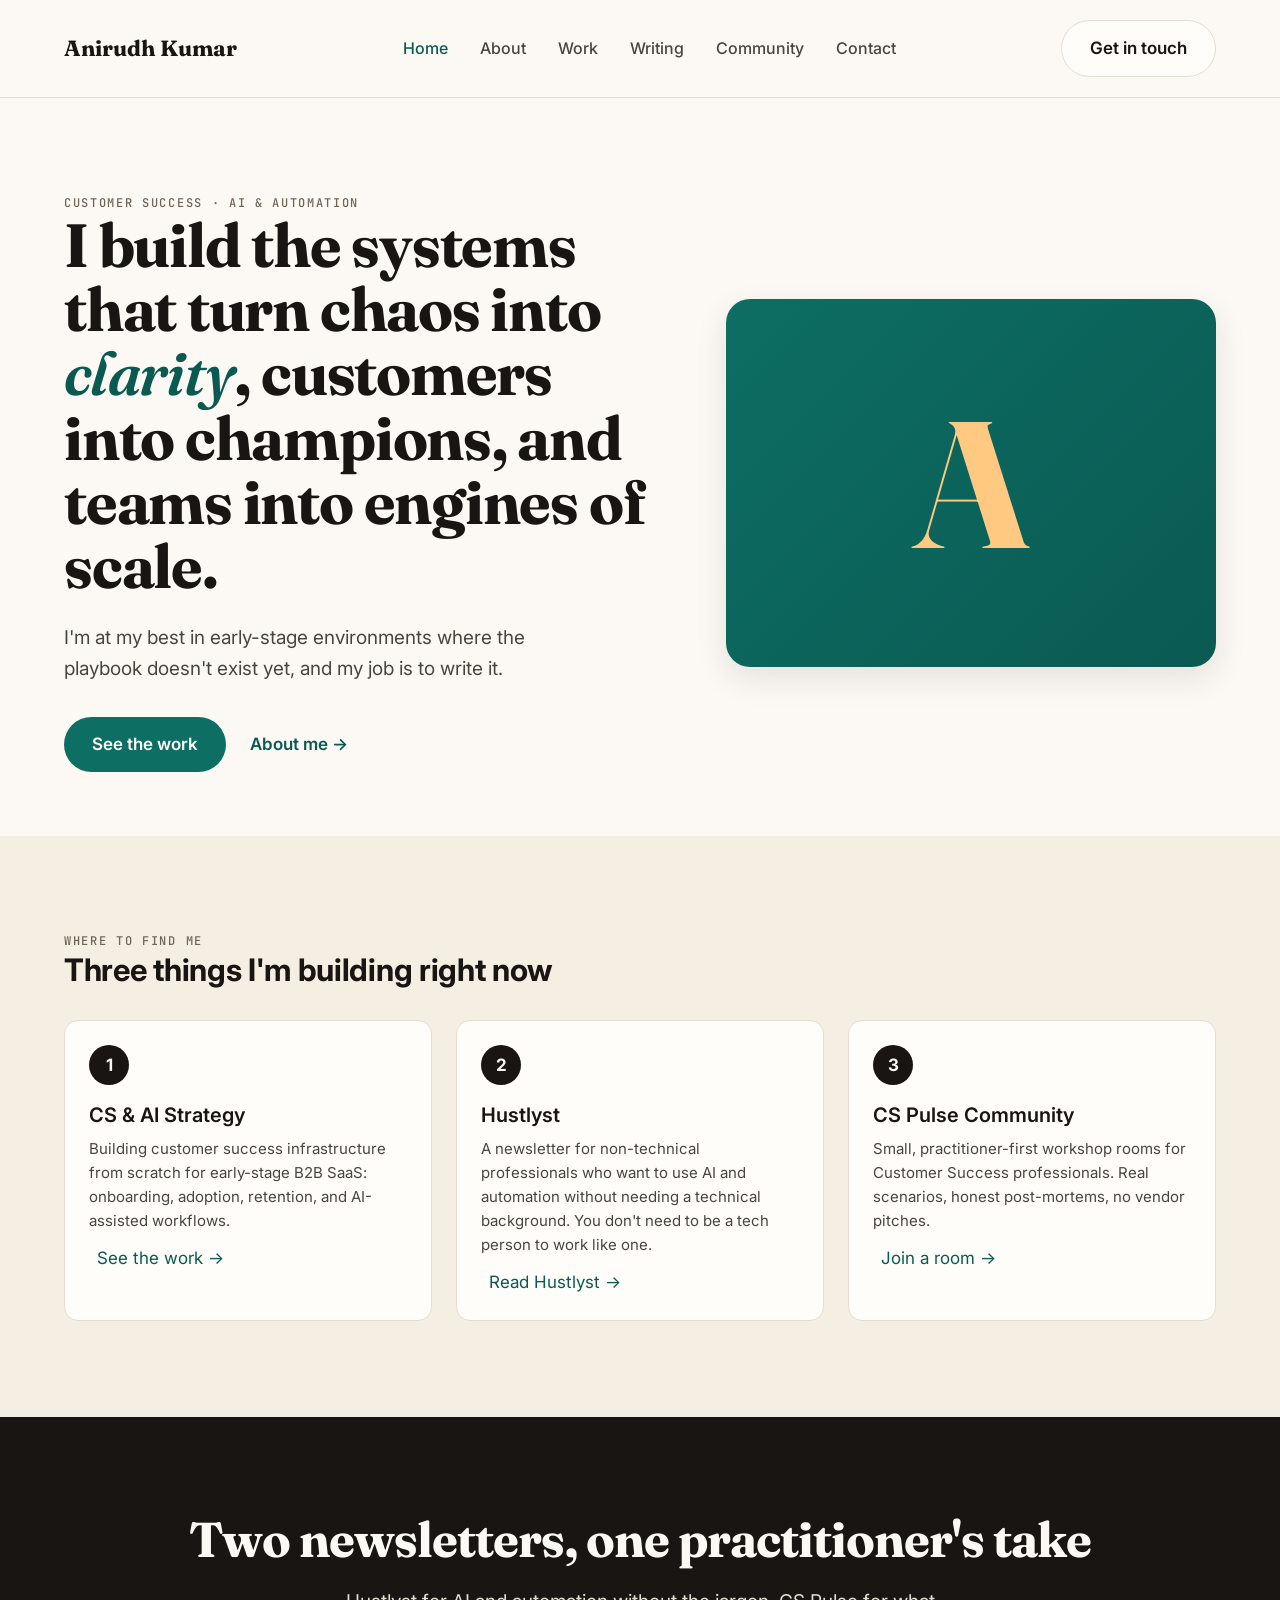
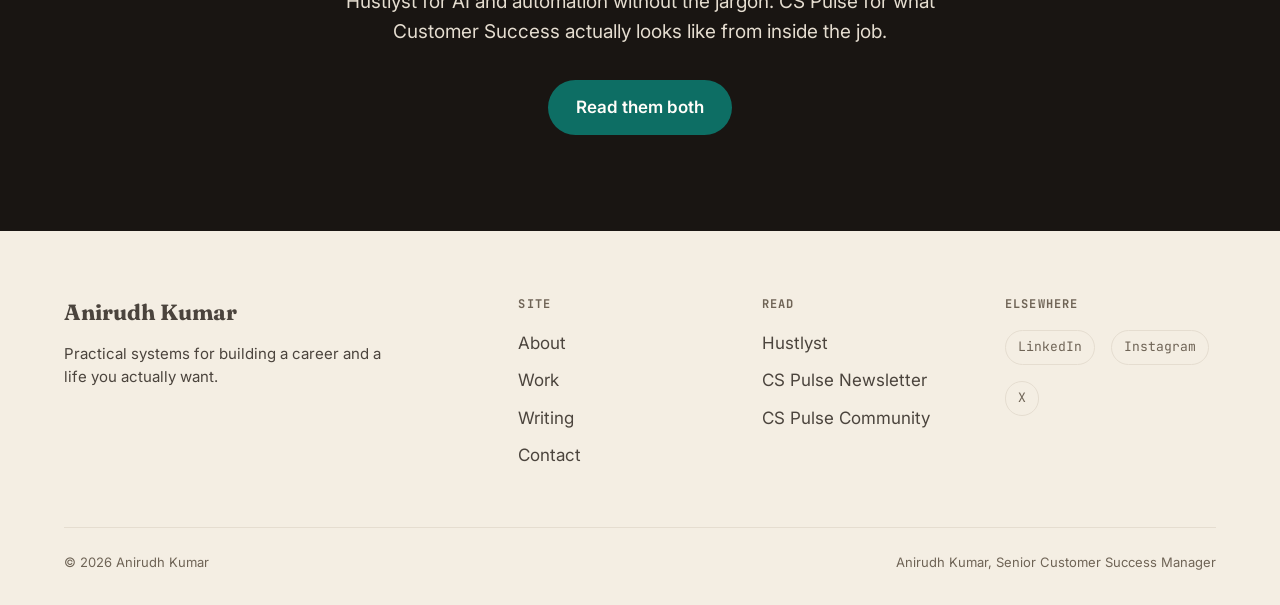
==== index.html @ 461813b6 "Initial build: static Daylight-branded personal site Replaces the WordPress build with a plain HTML/" ====
<!DOCTYPE html>
<html lang="en">
<head>
<meta charset="UTF-8">
<meta name="viewport" content="width=device-width, initial-scale=1">
<title>Anirudh Kumar</title>
<meta name="description" content="Anirudh Kumar. Practical systems for building a career and a life you actually want. Customer Success, AI &amp; Automation, Hustlyst, CS Pulse Community.">
<link rel="icon" href="/assets/favicon.svg" type="image/svg+xml">
<link rel="preconnect" href="https://fonts.googleapis.com">
<link rel="preconnect" href="https://fonts.gstatic.com" crossorigin>
<link href="https://fonts.googleapis.com/css2?family=Fraunces:ital,wght@0,600;0,700;0,900;1,600&family=Inter:wght@400;500;600;700;900&family=JetBrains+Mono:wght@400;500;700&display=swap" rel="stylesheet">
<link rel="stylesheet" href="/css/style.css">
</head>
<body>

<header class="site-header">
  <div class="container">
    <a class="site-logo" href="/">Anirudh Kumar</a>
    <button class="nav-toggle" aria-label="Toggle menu" aria-expanded="false">
      <span></span><span></span><span></span>
    </button>
    <nav class="primary-nav" id="primary-nav" aria-label="Primary">
      <ul>
        <li><a href="/" aria-current="page">Home</a></li>
        <li><a href="/about.html">About</a></li>
        <li><a href="/work.html">Work</a></li>
        <li><a href="/writing.html">Writing</a></li>
        <li><a href="/community.html">Community</a></li>
        <li><a href="/contact.html">Contact</a></li>
      </ul>
    </nav>
    <a class="btn btn-secondary header-cta" href="/contact.html">Get in touch</a>
  </div>
</header>

<section class="hero paper">
  <div class="container">
    <div class="grid">
      <div>
        <div class="eyebrow">Customer Success &middot; AI &amp; Automation</div>
        <h1 class="display-xl">I build the systems that turn chaos into <span class="accent-italic">clarity</span>, customers into champions, and teams into engines of scale.</h1>
        <p class="body-l" style="color:var(--graphite); max-width:520px;">I'm at my best in early-stage environments where the playbook doesn't exist yet, and my job is to write it.</p>
        <div class="hero-actions">
          <a class="btn btn-primary" href="/work.html">See the work</a>
          <a class="btn btn-ghost" href="/about.html">About me &rarr;</a>
        </div>
      </div>
      <div class="hero-visual"><span class="initial">A</span></div>
    </div>
  </div>
</section>

<section class="section linen">
  <div class="container">
    <div class="eyebrow">Where to find me</div>
    <h2>Three things I'm building right now</h2>
    <div class="card-grid" style="margin-top:32px;">
      <div class="card">
        <span class="num">1</span>
        <h4>CS &amp; AI Strategy</h4>
        <p>Building customer success infrastructure from scratch for early-stage B2B SaaS: onboarding, adoption, retention, and AI-assisted workflows.</p>
        <a class="btn-ghost" href="/work.html">See the work &rarr;</a>
      </div>
      <div class="card">
        <span class="num">2</span>
        <h4>Hustlyst</h4>
        <p>A newsletter for non-technical professionals who want to use AI and automation without needing a technical background. You don't need to be a tech person to work like one.</p>
        <a class="btn-ghost" href="https://hustlyst.com" target="_blank" rel="noopener">Read Hustlyst &rarr;</a>
      </div>
      <div class="card">
        <span class="num">3</span>
        <h4>CS Pulse Community</h4>
        <p>Small, practitioner-first workshop rooms for Customer Success professionals. Real scenarios, honest post-mortems, no vendor pitches.</p>
        <a class="btn-ghost" href="/community.html">Join a room &rarr;</a>
      </div>
    </div>
  </div>
</section>

<section class="cta-band">
  <div class="container">
    <h2 class="display">Two newsletters, one practitioner's take</h2>
    <p>Hustlyst for AI and automation without the jargon. CS Pulse for what Customer Success actually looks like from inside the job.</p>
    <a class="btn btn-primary" href="/community.html">Read them both</a>
  </div>
</section>

<footer class="site-footer">
  <div class="container">
    <div class="footer-grid">
      <div>
        <a class="site-logo" href="/">Anirudh Kumar</a>
        <p class="small" style="margin-top:12px; max-width:320px;">Practical systems for building a career and a life you actually want.</p>
      </div>
      <div>
        <h5>Site</h5>
        <ul>
          <li><a href="/about.html">About</a></li>
          <li><a href="/work.html">Work</a></li>
          <li><a href="/writing.html">Writing</a></li>
          <li><a href="/contact.html">Contact</a></li>
        </ul>
      </div>
      <div>
        <h5>Read</h5>
        <ul>
          <li><a href="https://hustlyst.com" target="_blank" rel="noopener">Hustlyst</a></li>
          <li><a href="https://cspulse.substack.com" target="_blank" rel="noopener">CS Pulse Newsletter</a></li>
          <li><a href="https://luma.com/cs-pulse" target="_blank" rel="noopener">CS Pulse Community</a></li>
        </ul>
      </div>
      <div>
        <h5>Elsewhere</h5>
        <div class="social-row">
          <a href="https://www.linkedin.com/in/theAnirudhKumar/" target="_blank" rel="noopener">LinkedIn</a>
          <a href="https://www.instagram.com/theAnirudhKumar/" target="_blank" rel="noopener">Instagram</a>
          <a href="https://x.com/theAnirudhKumar" target="_blank" rel="noopener">X</a>
        </div>
      </div>
    </div>
    <div class="footer-bottom">
      <span>&copy; <span id="year"></span> Anirudh Kumar</span>
      <span>Anirudh Kumar, Senior Customer Success Manager</span>
    </div>
  </div>
</footer>

<script>document.getElementById('year').textContent = new Date().getFullYear();</script>
<script src="/js/main.js"></script>
</body>
</html>
---- css/style.css ----
/* Daylight - Anirudh Kumar personal site. Deep Teal claim colour, Fraunces + Inter type pairing. */

:root{
  --ink:#191512; --graphite:#4B443D; --slate:#6F6456; --rule:#E5DDD0; --linen:#F4EEE3; --paper:#FCF9F4; --bone:#FFFDF9;
  --teal:#0D6E64; --teal-deep:#0A5A52; --teal-wash:#CFE3E0;
  --apricot:#FFC981; --apricot-deep:#A85E08; --apricot-label:#8A4E06; --apricot-wash:#FFEBD6;
  --sage:#3F7A55; --amber:#B4690E; --rust:#B03A2E; --sky:#2B6CA3;
  --radius-sm:4px; --radius-md:8px; --radius-lg:14px; --radius-xl:24px; --radius-full:999px;
  --shadow-sm:0 1px 2px rgba(25,21,18,.06); --shadow-md:0 4px 12px rgba(25,21,18,.08); --shadow-lg:0 12px 32px rgba(25,21,18,.10); --shadow-xl:0 24px 64px rgba(25,21,18,.12);
  --font-display:'Fraunces','Iowan Old Style',Georgia,serif;
  --font-body:'Inter',-apple-system,'Segoe UI',sans-serif;
  --font-mono:'JetBrains Mono','SF Mono',Menlo,monospace;
}

*,*::before,*::after{box-sizing:border-box;}
html{scroll-behavior:smooth;}
body{margin:0; background:var(--paper); color:var(--ink); font-family:var(--font-body); font-size:17px; line-height:1.6; -webkit-font-smoothing:antialiased;}
img{max-width:100%; display:block;}
a{color:var(--teal-deep); text-decoration:none;}
a:hover{text-decoration:underline;}
.container{max-width:1200px; margin:0 auto; padding:0 24px;}
.measure{max-width:720px;}

h1,h2,h3{font-family:var(--font-display); color:var(--ink); margin:0 0 .5em; letter-spacing:-0.01em;}
h1{font-size:39px; line-height:1.15; font-weight:600;}
h2{font-size:31px; line-height:1.2; font-weight:700; font-family:var(--font-body);}
h3{font-size:25px; line-height:1.3; font-weight:600; font-family:var(--font-body);}
h4{font-size:20px; line-height:1.4; font-weight:600; margin:0 0 .5em; font-family:var(--font-body);}
p{margin:0 0 1em;}
.display-xl{font-family:var(--font-display); font-weight:700; font-size:61px; line-height:1.05; letter-spacing:-0.02em; margin:0 0 .4em;}
.display{font-family:var(--font-display); font-weight:700; font-size:49px; line-height:1.1; letter-spacing:-0.02em; margin:0 0 .4em;}
.body-l{font-size:19px; line-height:1.65;}
.small{font-size:15px; line-height:1.55; color:var(--graphite);}
.micro{font-size:13px; line-height:1.45; color:var(--slate);}
.eyebrow{font-family:var(--font-mono); font-size:12px; letter-spacing:.14em; text-transform:uppercase; color:var(--slate); font-weight:500;}
@media (max-width:640px){ .display-xl{font-size:38px;} .display{font-size:32px;} h1{font-size:28px;} h2{font-size:24px;} }

.accent-italic{font-family:var(--font-display); font-style:italic; color:var(--teal-deep); font-weight:600;}
.highlight{background:linear-gradient(180deg, transparent 55%, var(--apricot) 55%); padding:0 3px; box-decoration-break:clone;}

.section{padding:96px 0;}
.section.linen{background:var(--linen);}
.section.paper{background:var(--paper);}
@media (max-width:782px){ .section{padding:48px 0;} }

/* Header / Nav */
.site-header{background:var(--paper); border-bottom:1px solid var(--rule); position:sticky; top:0; z-index:50;}
.site-header .container{display:flex; align-items:center; justify-content:space-between; padding-top:20px; padding-bottom:20px;}
.site-logo{font-family:var(--font-display); font-weight:700; font-size:22px; color:var(--ink);}
.site-logo:hover{text-decoration:none;}
.primary-nav ul{list-style:none; display:flex; gap:32px; margin:0; padding:0;}
.primary-nav a{color:var(--graphite); font-weight:500; font-size:16px;}
.primary-nav a:hover, .primary-nav a[aria-current="page"]{color:var(--teal-deep); text-decoration:none;}
.nav-toggle{display:none; background:none; border:1px solid var(--rule); border-radius:var(--radius-md); padding:8px 10px; cursor:pointer;}
.nav-toggle span{display:block; width:20px; height:2px; background:var(--ink); margin:4px 0;}
@media (max-width:860px){
  .primary-nav{display:none; width:100%; order:3;}
  .primary-nav.is-open{display:block;}
  .primary-nav ul{flex-direction:column; gap:0; border-top:1px solid var(--rule); margin-top:16px;}
  .primary-nav li{border-bottom:1px solid var(--rule);}
  .primary-nav a{display:block; padding:14px 0;}
  .site-header .container{flex-wrap:wrap;}
  .nav-toggle{display:block;}
  .header-cta{display:none !important;}
}

/* Buttons */
.btn{display:inline-flex; align-items:center; gap:8px; padding:14px 28px; border-radius:var(--radius-full); font-weight:600; font-size:17px; font-family:var(--font-body); border:none; cursor:pointer; transition:transform 160ms ease-out, background 160ms ease-out;}
.btn:hover{transform:translateY(-1px); text-decoration:none;}
.btn-primary{background:var(--teal); color:var(--bone);}
.btn-primary:hover{background:var(--teal-deep); color:var(--bone);}
.btn-secondary{background:var(--bone); color:var(--ink); border:1px solid var(--rule);}
.btn-ghost{background:transparent; color:var(--teal-deep); padding:14px 8px;}
.btn-ghost:hover{text-decoration:underline;}
.btn-dark{background:var(--ink); color:var(--paper);}

/* Hero */
.hero{padding:96px 0 64px;}
.hero .grid{display:grid; grid-template-columns:1.1fr .9fr; gap:64px; align-items:center;}
.hero-actions{display:flex; gap:16px; margin-top:32px; flex-wrap:wrap;}
.hero-visual{width:100%; aspect-ratio:4/3; border-radius:var(--radius-xl); box-shadow:var(--shadow-lg); background:linear-gradient(135deg, var(--teal) 0%, var(--teal-deep) 100%); display:flex; align-items:center; justify-content:center; overflow:hidden;}
.hero-visual .initial{font-family:var(--font-display); font-weight:700; font-size:180px; color:var(--apricot); line-height:1;}
@media (max-width:900px){ .hero .grid{grid-template-columns:1fr; gap:40px;} .hero-visual{max-width:320px; margin:0 auto;} }

/* Card grid */
.card-grid{display:grid; grid-template-columns:repeat(3,1fr); gap:24px;}
@media (max-width:900px){ .card-grid{grid-template-columns:1fr;} }
.card{background:var(--bone); border:1px solid var(--rule); border-radius:var(--radius-lg); padding:24px; transition:transform 200ms ease-out, box-shadow 200ms ease-out;}
.card:hover{transform:translateY(-2px); box-shadow:var(--shadow-md);}
.card .num{display:inline-flex; align-items:center; justify-content:center; width:40px; height:40px; border-radius:var(--radius-full); background:var(--ink); color:var(--paper); font-family:var(--font-body); font-weight:700; margin-bottom:16px;}
.card h4{margin-bottom:8px;}
.card p{color:var(--graphite); font-size:15px; margin-bottom:12px;}

/* CTA band */
.cta-band{background:var(--ink); color:var(--paper); padding:96px 0; text-align:center;}
.cta-band h2{color:var(--paper); font-family:var(--font-display);}
.cta-band p{color:var(--rule); max-width:600px; margin:0 auto 32px; font-size:19px;}

/* Quote / stat */
.quote-block{background:var(--linen); border-radius:var(--radius-lg); padding:24px; border-left:3px solid var(--teal);}
.quote-block p{font-family:var(--font-display); font-style:italic; font-weight:600; font-size:25px; color:var(--ink); margin-bottom:12px;}
.quote-block .attribution{font-size:13px; color:var(--slate);}
.stat{background:var(--linen); border-radius:var(--radius-lg); padding:24px;}
.stat .num{font-family:var(--font-mono); font-size:39px; color:var(--teal-deep); font-weight:700;}
.stat .qualifier{font-size:15px; color:var(--graphite);}
.tag{display:inline-block; background:var(--apricot-wash); color:var(--ink); font-size:13px; font-weight:500; padding:4px 12px; border-radius:var(--radius-full);}

/* Footer */
.site-footer{background:var(--linen); padding:64px 0 32px;}
.footer-grid{display:grid; grid-template-columns:2fr 1fr 1fr 1fr; gap:32px; margin-bottom:48px;}
@media (max-width:760px){ .footer-grid{grid-template-columns:1fr 1fr;} }
.footer-grid h5{font-family:var(--font-mono); font-size:12px; text-transform:uppercase; letter-spacing:.1em; color:var(--slate); margin:0 0 16px;}
.footer-grid ul{list-style:none; padding:0; margin:0;}
.footer-grid li{margin-bottom:10px;}
.footer-grid a{color:var(--graphite);}
.footer-grid a:hover{color:var(--teal-deep);}
.social-row{display:flex; gap:16px; flex-wrap:wrap;}
.social-row a{color:var(--slate); font-family:var(--font-mono); font-size:13px; border:1px solid var(--rule); padding:6px 12px; border-radius:var(--radius-full);}
.social-row a:hover{color:var(--teal-deep); border-color:var(--teal-deep); text-decoration:none;}
.footer-bottom{border-top:1px solid var(--rule); padding-top:24px; font-size:13px; color:var(--slate); display:flex; justify-content:space-between; flex-wrap:wrap; gap:8px;}

/* Forms */
input[type=text], input[type=email], textarea{width:100%; padding:12px 16px; border:1px solid var(--rule); border-radius:var(--radius-md); font-family:var(--font-body); font-size:16px; background:var(--bone); color:var(--ink);}
label{font-weight:600; font-size:15px; display:block; margin-bottom:6px;}
.form-row{margin-bottom:20px;}

.divider{border:none; border-top:1px solid var(--rule); width:60%; margin:64px auto;}
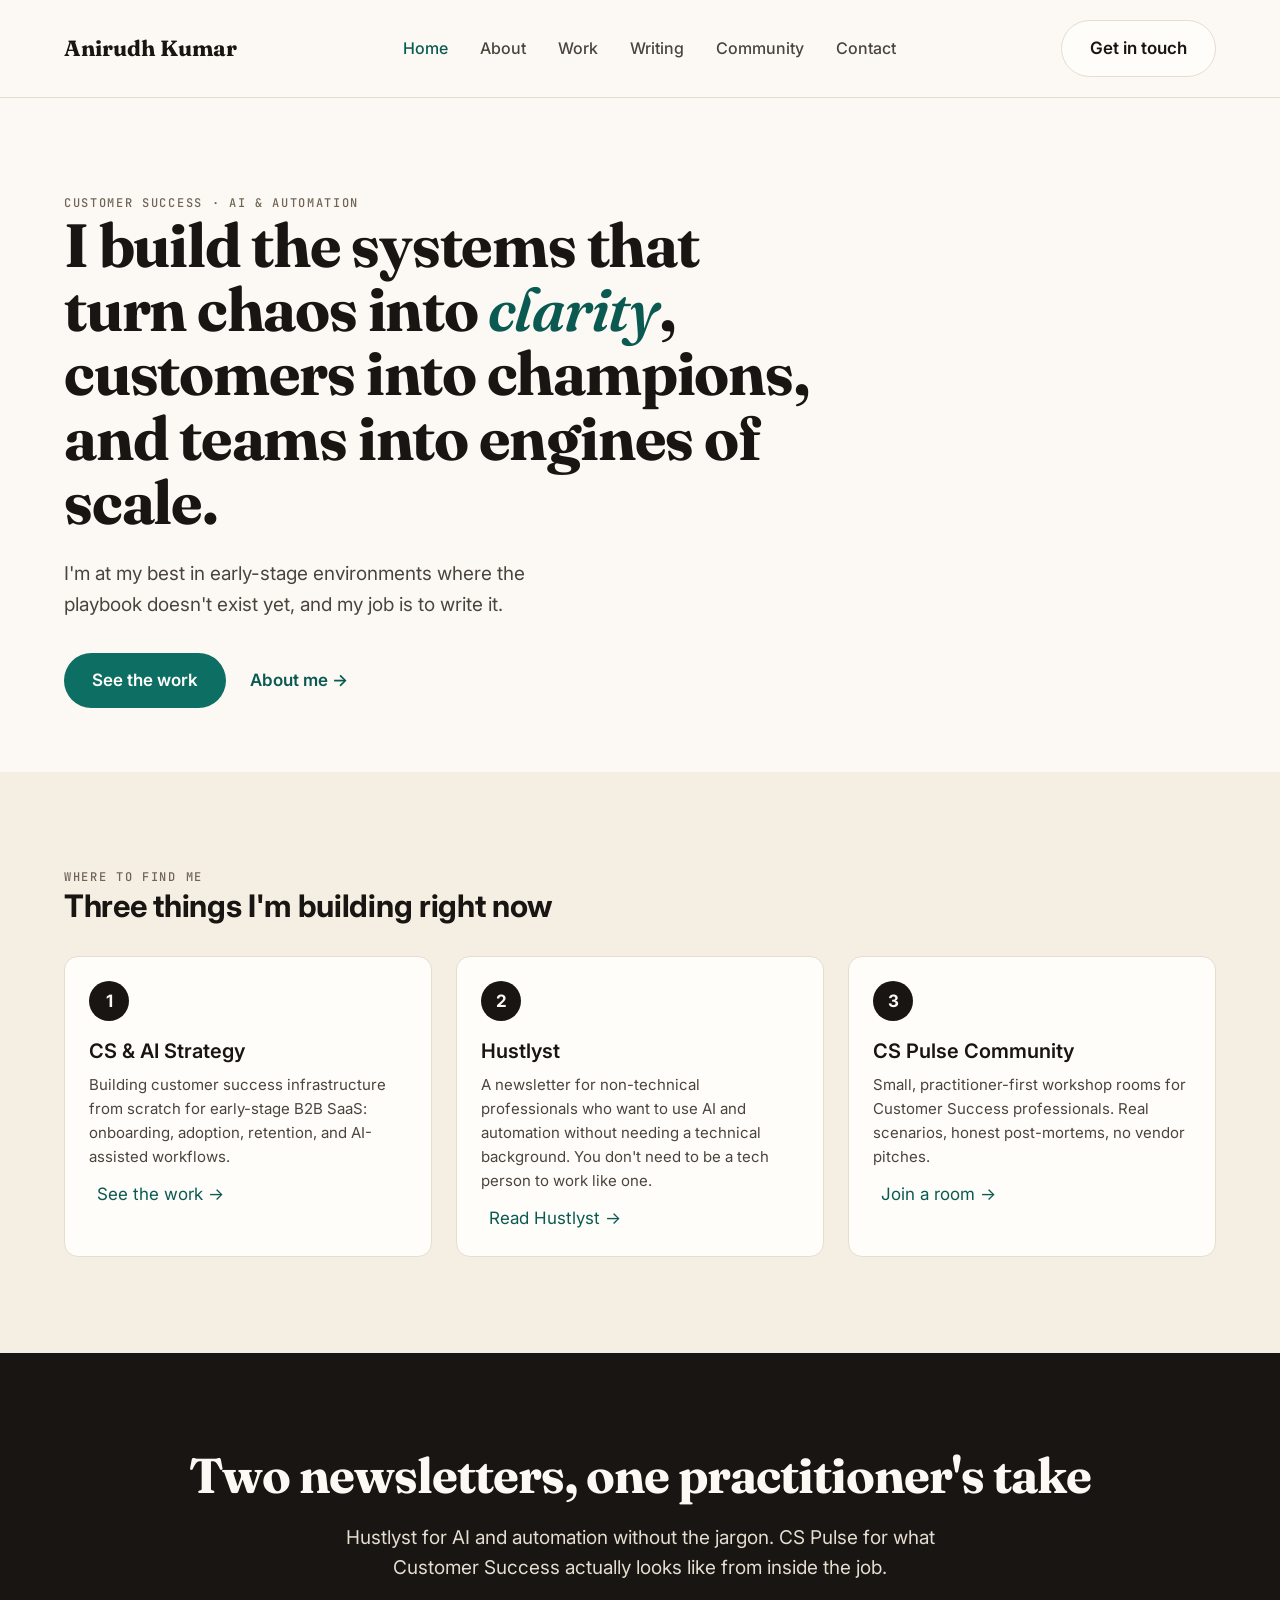
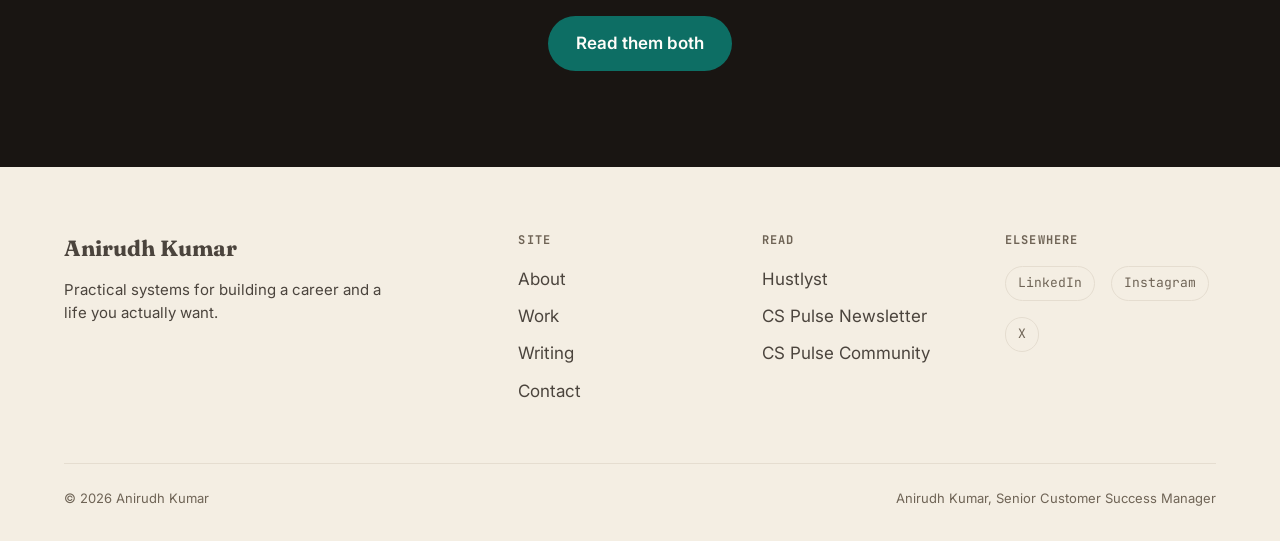
==== commit 0aa0b026: "Remove hero image placeholder on home page" ====
--- a/index.html
+++ b/index.html
@@ -22,30 +22,29 @@
     <nav class="primary-nav" id="primary-nav" aria-label="Primary">
       <ul>
         <li><a href="/" aria-current="page">Home</a></li>
-        <li><a href="/about.html">About</a></li>
-        <li><a href="/work.html">Work</a></li>
-        <li><a href="/writing.html">Writing</a></li>
-        <li><a href="/community.html">Community</a></li>
-        <li><a href="/contact.html">Contact</a></li>
+        <li><a href="/about">About</a></li>
+        <li><a href="/work">Work</a></li>
+        <li><a href="/writing">Writing</a></li>
+        <li><a href="/community">Community</a></li>
+        <li><a href="/contact">Contact</a></li>
       </ul>
     </nav>
-    <a class="btn btn-secondary header-cta" href="/contact.html">Get in touch</a>
+    <a class="btn btn-secondary header-cta" href="/contact">Get in touch</a>
   </div>
 </header>
 
 <section class="hero paper">
   <div class="container">
-    <div class="grid">
+    <div class="grid hero-solo">
       <div>
         <div class="eyebrow">Customer Success &middot; AI &amp; Automation</div>
         <h1 class="display-xl">I build the systems that turn chaos into <span class="accent-italic">clarity</span>, customers into champions, and teams into engines of scale.</h1>
         <p class="body-l" style="color:var(--graphite); max-width:520px;">I'm at my best in early-stage environments where the playbook doesn't exist yet, and my job is to write it.</p>
         <div class="hero-actions">
-          <a class="btn btn-primary" href="/work.html">See the work</a>
-          <a class="btn btn-ghost" href="/about.html">About me &rarr;</a>
+          <a class="btn btn-primary" href="/work">See the work</a>
+          <a class="btn btn-ghost" href="/about">About me &rarr;</a>
         </div>
       </div>
-      <div class="hero-visual"><span class="initial">A</span></div>
     </div>
   </div>
 </section>
@@ -59,7 +58,7 @@
         <span class="num">1</span>
         <h4>CS &amp; AI Strategy</h4>
         <p>Building customer success infrastructure from scratch for early-stage B2B SaaS: onboarding, adoption, retention, and AI-assisted workflows.</p>
-        <a class="btn-ghost" href="/work.html">See the work &rarr;</a>
+        <a class="btn-ghost" href="/work">See the work &rarr;</a>
       </div>
       <div class="card">
         <span class="num">2</span>
@@ -71,7 +70,7 @@
         <span class="num">3</span>
         <h4>CS Pulse Community</h4>
         <p>Small, practitioner-first workshop rooms for Customer Success professionals. Real scenarios, honest post-mortems, no vendor pitches.</p>
-        <a class="btn-ghost" href="/community.html">Join a room &rarr;</a>
+        <a class="btn-ghost" href="/community">Join a room &rarr;</a>
       </div>
     </div>
   </div>
@@ -81,7 +80,7 @@
   <div class="container">
     <h2 class="display">Two newsletters, one practitioner's take</h2>
     <p>Hustlyst for AI and automation without the jargon. CS Pulse for what Customer Success actually looks like from inside the job.</p>
-    <a class="btn btn-primary" href="/community.html">Read them both</a>
+    <a class="btn btn-primary" href="/community">Read them both</a>
   </div>
 </section>
 
@@ -95,10 +94,10 @@
       <div>
         <h5>Site</h5>
         <ul>
-          <li><a href="/about.html">About</a></li>
-          <li><a href="/work.html">Work</a></li>
-          <li><a href="/writing.html">Writing</a></li>
-          <li><a href="/contact.html">Contact</a></li>
+          <li><a href="/about">About</a></li>
+          <li><a href="/work">Work</a></li>
+          <li><a href="/writing">Writing</a></li>
+          <li><a href="/contact">Contact</a></li>
         </ul>
       </div>
       <div>
--- a/css/style.css
+++ b/css/style.css
@@ -77,6 +77,7 @@
 /* Hero */
 .hero{padding:96px 0 64px;}
 .hero .grid{display:grid; grid-template-columns:1.1fr .9fr; gap:64px; align-items:center;}
+.hero .grid.hero-solo{grid-template-columns:1fr; max-width:760px;}
 .hero-actions{display:flex; gap:16px; margin-top:32px; flex-wrap:wrap;}
 .hero-visual{width:100%; aspect-ratio:4/3; border-radius:var(--radius-xl); box-shadow:var(--shadow-lg); background:linear-gradient(135deg, var(--teal) 0%, var(--teal-deep) 100%); display:flex; align-items:center; justify-content:center; overflow:hidden;}
 .hero-visual .initial{font-family:var(--font-display); font-weight:700; font-size:180px; color:var(--apricot); line-height:1;}
@@ -105,6 +106,31 @@
 .stat .qualifier{font-size:15px; color:var(--graphite);}
 .tag{display:inline-block; background:var(--apricot-wash); color:var(--ink); font-size:13px; font-weight:500; padding:4px 12px; border-radius:var(--radius-full);}
 
+/* Timeline */
+.timeline{border-left:2px solid var(--rule); margin-left:8px;}
+.timeline-item{position:relative; padding:0 0 40px 32px;}
+.timeline-item:last-child{padding-bottom:0;}
+.timeline-item::before{content:""; position:absolute; left:-7px; top:4px; width:12px; height:12px; border-radius:50%; background:var(--teal); border:3px solid var(--paper); box-shadow:0 0 0 1px var(--teal);}
+.timeline-item .period{font-family:var(--font-mono); font-size:12px; text-transform:uppercase; letter-spacing:.08em; color:var(--slate); margin-bottom:4px;}
+.timeline-item h4{margin-bottom:8px;}
+.timeline-item ul{margin:0; padding-left:20px; color:var(--graphite); font-size:15px;}
+.timeline-item li{margin-bottom:6px;}
+
+/* Capability list */
+.capability-list{display:grid; grid-template-columns:repeat(2,1fr); gap:20px;}
+@media (max-width:760px){ .capability-list{grid-template-columns:1fr;} }
+.capability{padding:20px; background:var(--bone); border:1px solid var(--rule); border-radius:var(--radius-lg);}
+.capability h4{margin-bottom:6px; display:flex; align-items:center; gap:8px;}
+.capability p{font-size:15px; color:var(--graphite); margin:0;}
+
+/* Post link list (external writing) */
+.post-link-list{list-style:none; margin:0; padding:0;}
+.post-link-list li{border-bottom:1px solid var(--rule); padding:20px 0;}
+.post-link-list li:first-child{padding-top:0;}
+.post-link-list a{display:block; font-family:var(--font-display); font-size:20px; font-weight:600; color:var(--ink);}
+.post-link-list a:hover{color:var(--teal-deep); text-decoration:none;}
+.post-link-list .meta{font-family:var(--font-mono); font-size:12px; text-transform:uppercase; letter-spacing:.08em; color:var(--slate); margin-top:6px; display:block;}
+
 /* Footer */
 .site-footer{background:var(--linen); padding:64px 0 32px;}
 .footer-grid{display:grid; grid-template-columns:2fr 1fr 1fr 1fr; gap:32px; margin-bottom:48px;}
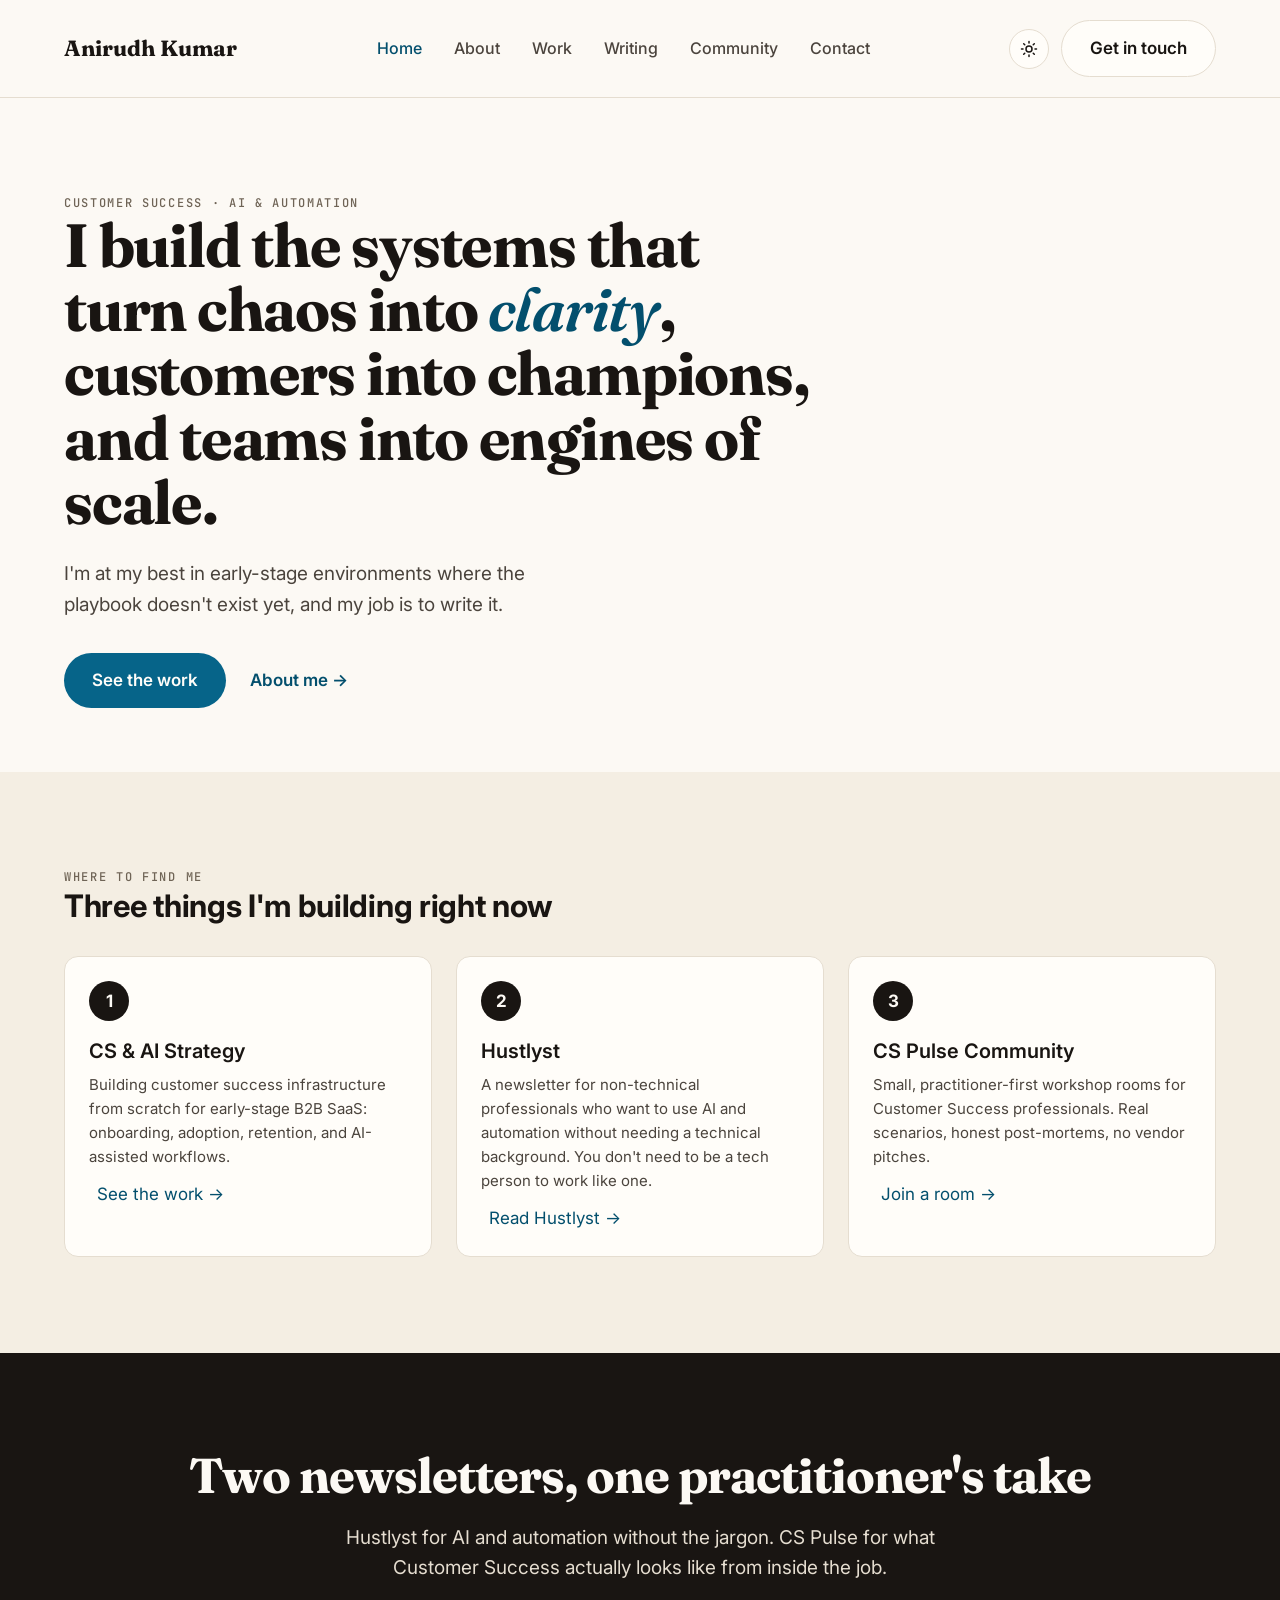
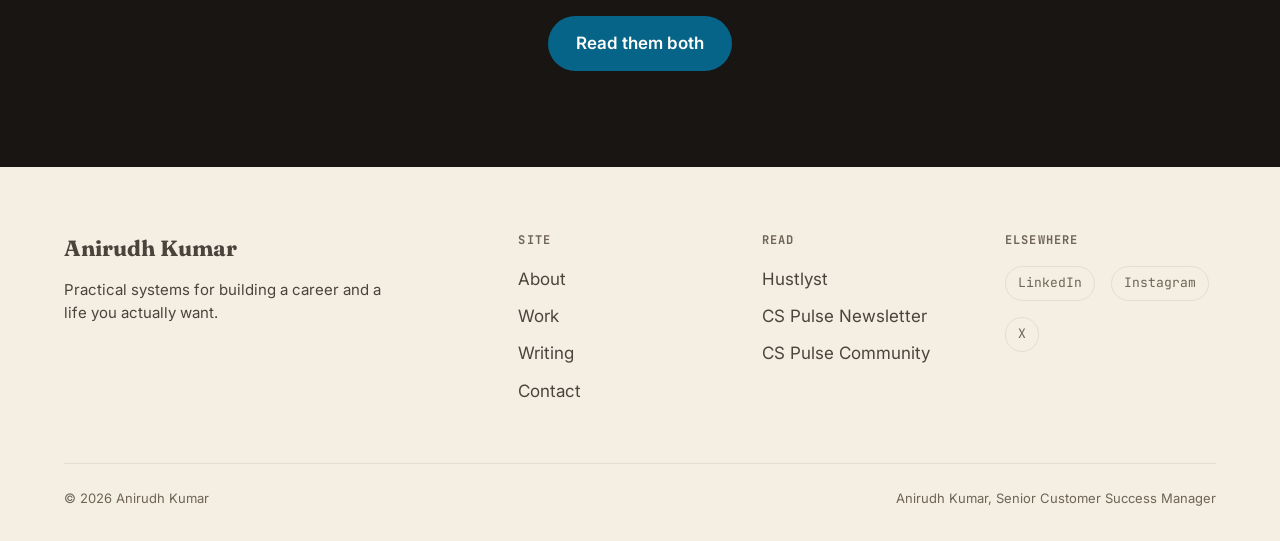
==== commit e163d5ac: "Add dark mode toggle Follows the Daylight system's dark-mode rule: inverts to Ink background with Pa" ====
--- a/index.html
+++ b/index.html
@@ -3,6 +3,7 @@
 <head>
 <meta charset="UTF-8">
 <meta name="viewport" content="width=device-width, initial-scale=1">
+<script>(function(){var t=localStorage.getItem('theme');var d=t?t==='dark':window.matchMedia('(prefers-color-scheme: dark)').matches;if(d)document.documentElement.setAttribute('data-theme','dark');})();</script>
 <title>Anirudh Kumar</title>
 <meta name="description" content="Anirudh Kumar. Practical systems for building a career and a life you actually want. Customer Success, AI &amp; Automation, Hustlyst, CS Pulse Community.">
 <link rel="icon" href="/assets/favicon.svg" type="image/svg+xml">
@@ -29,7 +30,16 @@
         <li><a href="/contact">Contact</a></li>
       </ul>
     </nav>
-    <a class="btn btn-secondary header-cta" href="/contact">Get in touch</a>
+    <div class="header-actions">
+
+      <button class="theme-toggle" aria-label="Switch to dark mode" type="button">
+      <svg class="icon-sun" viewBox="0 0 24 24" fill="none" stroke-width="2" stroke-linecap="round" stroke-linejoin="round"><circle cx="12" cy="12" r="4"></circle><path d="M12 2v2M12 20v2M4.93 4.93l1.41 1.41M17.66 17.66l1.41 1.41M2 12h2M20 12h2M6.34 17.66l-1.41 1.41M19.07 4.93l-1.41 1.41"/></svg>
+      <svg class="icon-moon" viewBox="0 0 24 24" fill="none" stroke-width="2" stroke-linecap="round" stroke-linejoin="round"><path d="M21 12.79A9 9 0 1 1 11.21 3 7 7 0 0 0 21 12.79z"/></svg>
+    </button>
+
+      <a class="btn btn-secondary header-cta" href="/contact">Get in touch</a>
+
+    </div>
   </div>
 </header>
 
--- a/css/style.css
+++ b/css/style.css
@@ -1,8 +1,8 @@
-/* Daylight - Anirudh Kumar personal site. Deep Teal claim colour, Fraunces + Inter type pairing. */
+/* Daylight - Anirudh Kumar personal site. Cove Teal claim colour, Fraunces + Inter type pairing. */
 
 :root{
   --ink:#191512; --graphite:#4B443D; --slate:#6F6456; --rule:#E5DDD0; --linen:#F4EEE3; --paper:#FCF9F4; --bone:#FFFDF9;
-  --teal:#0D6E64; --teal-deep:#0A5A52; --teal-wash:#CFE3E0;
+  --cove:#066489; --cove-deep:#034F6D; --cove-wash:#C9E0E9; --cove-tint:#DBEAF0;
   --apricot:#FFC981; --apricot-deep:#A85E08; --apricot-label:#8A4E06; --apricot-wash:#FFEBD6;
   --sage:#3F7A55; --amber:#B4690E; --rust:#B03A2E; --sky:#2B6CA3;
   --radius-sm:4px; --radius-md:8px; --radius-lg:14px; --radius-xl:24px; --radius-full:999px;
@@ -12,11 +12,20 @@
   --font-mono:'JetBrains Mono','SF Mono',Menlo,monospace;
 }
 
+/* Dark mode - per Daylight rule: inverts to Ink, accents lift ~15% lightness */
+:root[data-theme="dark"]{
+  --ink:#F4EEE3; --graphite:#D8D0C3; --slate:#A79C89; --rule:#3A342C; --linen:#211D18; --paper:#14110D; --bone:#1E1A15;
+  --cove:#1C8FBD; --cove-deep:#4FB3DC; --cove-wash:#173A47; --cove-tint:#1D2E35;
+  --apricot-deep:#FFDCA8;
+  --shadow-sm:0 1px 2px rgba(0,0,0,.35); --shadow-md:0 4px 12px rgba(0,0,0,.4); --shadow-lg:0 12px 32px rgba(0,0,0,.45); --shadow-xl:0 24px 64px rgba(0,0,0,.5);
+}
+:root[data-theme="dark"] img:not([src*=".svg"]){filter:brightness(.92) contrast(1.02);}
+
 *,*::before,*::after{box-sizing:border-box;}
 html{scroll-behavior:smooth;}
 body{margin:0; background:var(--paper); color:var(--ink); font-family:var(--font-body); font-size:17px; line-height:1.6; -webkit-font-smoothing:antialiased;}
 img{max-width:100%; display:block;}
-a{color:var(--teal-deep); text-decoration:none;}
+a{color:var(--cove-deep); text-decoration:none;}
 a:hover{text-decoration:underline;}
 .container{max-width:1200px; margin:0 auto; padding:0 24px;}
 .measure{max-width:720px;}
@@ -35,7 +44,7 @@
 .eyebrow{font-family:var(--font-mono); font-size:12px; letter-spacing:.14em; text-transform:uppercase; color:var(--slate); font-weight:500;}
 @media (max-width:640px){ .display-xl{font-size:38px;} .display{font-size:32px;} h1{font-size:28px;} h2{font-size:24px;} }
 
-.accent-italic{font-family:var(--font-display); font-style:italic; color:var(--teal-deep); font-weight:600;}
+.accent-italic{font-family:var(--font-display); font-style:italic; color:var(--cove-deep); font-weight:600;}
 .highlight{background:linear-gradient(180deg, transparent 55%, var(--apricot) 55%); padding:0 3px; box-decoration-break:clone;}
 
 .section{padding:96px 0;}
@@ -50,9 +59,20 @@
 .site-logo:hover{text-decoration:none;}
 .primary-nav ul{list-style:none; display:flex; gap:32px; margin:0; padding:0;}
 .primary-nav a{color:var(--graphite); font-weight:500; font-size:16px;}
-.primary-nav a:hover, .primary-nav a[aria-current="page"]{color:var(--teal-deep); text-decoration:none;}
+.primary-nav a:hover, .primary-nav a[aria-current="page"]{color:var(--cove-deep); text-decoration:none;}
 .nav-toggle{display:none; background:none; border:1px solid var(--rule); border-radius:var(--radius-md); padding:8px 10px; cursor:pointer;}
 .nav-toggle span{display:block; width:20px; height:2px; background:var(--ink); margin:4px 0;}
+
+.header-actions{display:flex; align-items:center; gap:12px;}
+.theme-toggle{display:inline-flex; align-items:center; justify-content:center; width:40px; height:40px; flex-shrink:0; border-radius:var(--radius-full); border:1px solid var(--rule); background:var(--bone); color:var(--ink); cursor:pointer; padding:0; transition:border-color 160ms ease-out, transform 160ms ease-out;}
+.theme-toggle:hover{border-color:var(--cove-deep); transform:translateY(-1px);}
+.theme-toggle svg{width:18px; height:18px; stroke:currentColor;}
+.theme-toggle .icon-moon{display:none;}
+:root[data-theme="dark"] .theme-toggle .icon-sun{display:none;}
+:root[data-theme="dark"] .theme-toggle .icon-moon{display:block;}
+
+.card, .btn, a, .theme-toggle{transition:background-color 200ms ease-out, color 200ms ease-out, border-color 200ms ease-out, transform 160ms ease-out;}
+
 @media (max-width:860px){
   .primary-nav{display:none; width:100%; order:3;}
   .primary-nav.is-open{display:block;}
@@ -67,10 +87,10 @@
 /* Buttons */
 .btn{display:inline-flex; align-items:center; gap:8px; padding:14px 28px; border-radius:var(--radius-full); font-weight:600; font-size:17px; font-family:var(--font-body); border:none; cursor:pointer; transition:transform 160ms ease-out, background 160ms ease-out;}
 .btn:hover{transform:translateY(-1px); text-decoration:none;}
-.btn-primary{background:var(--teal); color:var(--bone);}
-.btn-primary:hover{background:var(--teal-deep); color:var(--bone);}
+.btn-primary{background:var(--cove); color:var(--bone);}
+.btn-primary:hover{background:var(--cove-deep); color:var(--bone);}
 .btn-secondary{background:var(--bone); color:var(--ink); border:1px solid var(--rule);}
-.btn-ghost{background:transparent; color:var(--teal-deep); padding:14px 8px;}
+.btn-ghost{background:transparent; color:var(--cove-deep); padding:14px 8px;}
 .btn-ghost:hover{text-decoration:underline;}
 .btn-dark{background:var(--ink); color:var(--paper);}
 
@@ -79,7 +99,7 @@
 .hero .grid{display:grid; grid-template-columns:1.1fr .9fr; gap:64px; align-items:center;}
 .hero .grid.hero-solo{grid-template-columns:1fr; max-width:760px;}
 .hero-actions{display:flex; gap:16px; margin-top:32px; flex-wrap:wrap;}
-.hero-visual{width:100%; aspect-ratio:4/3; border-radius:var(--radius-xl); box-shadow:var(--shadow-lg); background:linear-gradient(135deg, var(--teal) 0%, var(--teal-deep) 100%); display:flex; align-items:center; justify-content:center; overflow:hidden;}
+.hero-visual{width:100%; aspect-ratio:4/3; border-radius:var(--radius-xl); box-shadow:var(--shadow-lg); background:linear-gradient(135deg, var(--cove) 0%, var(--cove-deep) 100%); display:flex; align-items:center; justify-content:center; overflow:hidden;}
 .hero-visual .initial{font-family:var(--font-display); font-weight:700; font-size:180px; color:var(--apricot); line-height:1;}
 @media (max-width:900px){ .hero .grid{grid-template-columns:1fr; gap:40px;} .hero-visual{max-width:320px; margin:0 auto;} }
 
@@ -98,11 +118,11 @@
 .cta-band p{color:var(--rule); max-width:600px; margin:0 auto 32px; font-size:19px;}
 
 /* Quote / stat */
-.quote-block{background:var(--linen); border-radius:var(--radius-lg); padding:24px; border-left:3px solid var(--teal);}
+.quote-block{background:var(--linen); border-radius:var(--radius-lg); padding:24px; border-left:3px solid var(--cove);}
 .quote-block p{font-family:var(--font-display); font-style:italic; font-weight:600; font-size:25px; color:var(--ink); margin-bottom:12px;}
 .quote-block .attribution{font-size:13px; color:var(--slate);}
 .stat{background:var(--linen); border-radius:var(--radius-lg); padding:24px;}
-.stat .num{font-family:var(--font-mono); font-size:39px; color:var(--teal-deep); font-weight:700;}
+.stat .num{font-family:var(--font-mono); font-size:39px; color:var(--cove-deep); font-weight:700;}
 .stat .qualifier{font-size:15px; color:var(--graphite);}
 .tag{display:inline-block; background:var(--apricot-wash); color:var(--ink); font-size:13px; font-weight:500; padding:4px 12px; border-radius:var(--radius-full);}
 
@@ -110,7 +130,7 @@
 .timeline{border-left:2px solid var(--rule); margin-left:8px;}
 .timeline-item{position:relative; padding:0 0 40px 32px;}
 .timeline-item:last-child{padding-bottom:0;}
-.timeline-item::before{content:""; position:absolute; left:-7px; top:4px; width:12px; height:12px; border-radius:50%; background:var(--teal); border:3px solid var(--paper); box-shadow:0 0 0 1px var(--teal);}
+.timeline-item::before{content:""; position:absolute; left:-7px; top:4px; width:12px; height:12px; border-radius:50%; background:var(--cove); border:3px solid var(--paper); box-shadow:0 0 0 1px var(--cove);}
 .timeline-item .period{font-family:var(--font-mono); font-size:12px; text-transform:uppercase; letter-spacing:.08em; color:var(--slate); margin-bottom:4px;}
 .timeline-item h4{margin-bottom:8px;}
 .timeline-item ul{margin:0; padding-left:20px; color:var(--graphite); font-size:15px;}
@@ -128,7 +148,7 @@
 .post-link-list li{border-bottom:1px solid var(--rule); padding:20px 0;}
 .post-link-list li:first-child{padding-top:0;}
 .post-link-list a{display:block; font-family:var(--font-display); font-size:20px; font-weight:600; color:var(--ink);}
-.post-link-list a:hover{color:var(--teal-deep); text-decoration:none;}
+.post-link-list a:hover{color:var(--cove-deep); text-decoration:none;}
 .post-link-list .meta{font-family:var(--font-mono); font-size:12px; text-transform:uppercase; letter-spacing:.08em; color:var(--slate); margin-top:6px; display:block;}
 
 /* Footer */
@@ -139,10 +159,10 @@
 .footer-grid ul{list-style:none; padding:0; margin:0;}
 .footer-grid li{margin-bottom:10px;}
 .footer-grid a{color:var(--graphite);}
-.footer-grid a:hover{color:var(--teal-deep);}
+.footer-grid a:hover{color:var(--cove-deep);}
 .social-row{display:flex; gap:16px; flex-wrap:wrap;}
 .social-row a{color:var(--slate); font-family:var(--font-mono); font-size:13px; border:1px solid var(--rule); padding:6px 12px; border-radius:var(--radius-full);}
-.social-row a:hover{color:var(--teal-deep); border-color:var(--teal-deep); text-decoration:none;}
+.social-row a:hover{color:var(--cove-deep); border-color:var(--cove-deep); text-decoration:none;}
 .footer-bottom{border-top:1px solid var(--rule); padding-top:24px; font-size:13px; color:var(--slate); display:flex; justify-content:space-between; flex-wrap:wrap; gap:8px;}
 
 /* Forms */
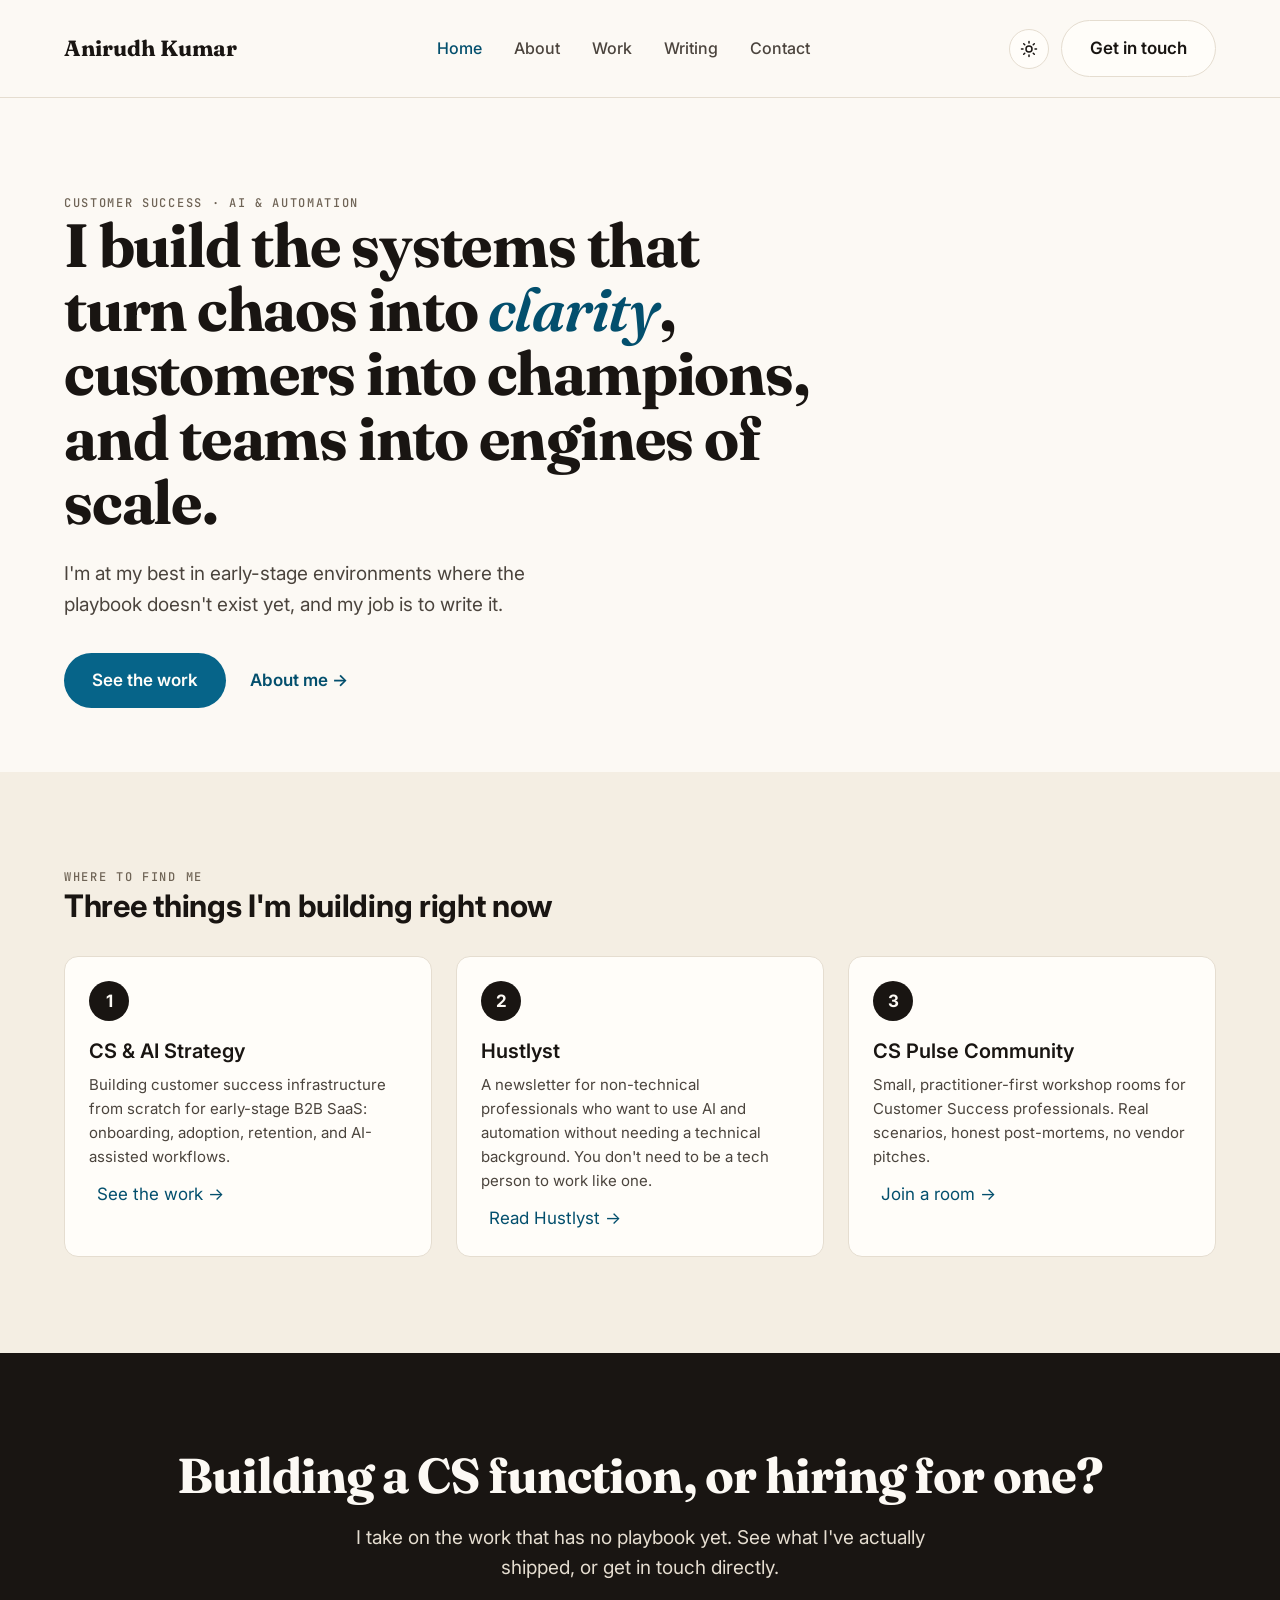
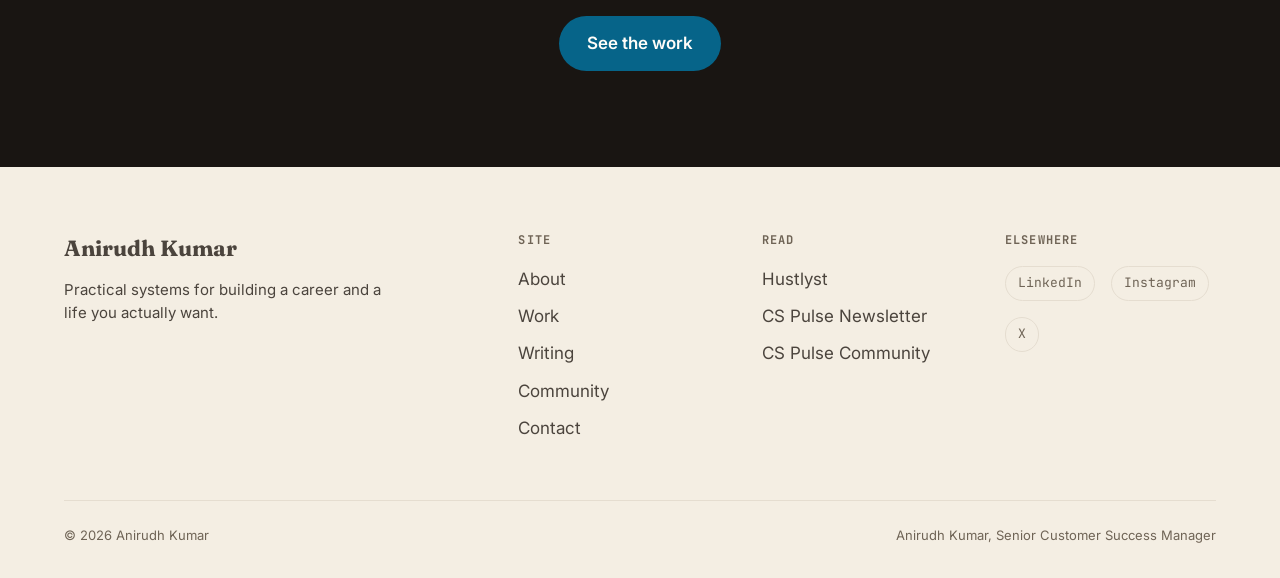
==== commit 7b733a19: "Fix discoverability, share previews, purpose alignment robots.txt + sitemap.xml added, site was uncr" ====
--- a/index.html
+++ b/index.html
@@ -6,6 +6,15 @@
 <script>(function(){var t=localStorage.getItem('theme');var d=t?t==='dark':window.matchMedia('(prefers-color-scheme: dark)').matches;if(d)document.documentElement.setAttribute('data-theme','dark');})();</script>
 <title>Anirudh Kumar</title>
 <meta name="description" content="Anirudh Kumar. Practical systems for building a career and a life you actually want. Customer Success, AI &amp; Automation, Hustlyst, CS Pulse Community.">
+<meta property="og:type" content="website">
+<meta property="og:url" content="https://anirudhkumar.com/">
+<meta property="og:title" content="Anirudh Kumar">
+<meta property="og:description" content="Anirudh Kumar. Practical systems for building a career and a life you actually want. Customer Success, AI &amp; Automation, Hustlyst, CS Pulse Community.">
+<meta property="og:image" content="https://anirudhkumar.com/assets/og-image.png">
+<meta name="twitter:card" content="summary_large_image">
+<meta name="twitter:title" content="Anirudh Kumar">
+<meta name="twitter:description" content="Anirudh Kumar. Practical systems for building a career and a life you actually want. Customer Success, AI &amp; Automation, Hustlyst, CS Pulse Community.">
+<meta name="twitter:image" content="https://anirudhkumar.com/assets/og-image.png">
 <link rel="icon" href="/assets/favicon.svg" type="image/svg+xml">
 <link rel="preconnect" href="https://fonts.googleapis.com">
 <link rel="preconnect" href="https://fonts.gstatic.com" crossorigin>
@@ -26,7 +35,6 @@
         <li><a href="/about">About</a></li>
         <li><a href="/work">Work</a></li>
         <li><a href="/writing">Writing</a></li>
-        <li><a href="/community">Community</a></li>
         <li><a href="/contact">Contact</a></li>
       </ul>
     </nav>
@@ -88,9 +96,9 @@
 
 <section class="cta-band">
   <div class="container">
-    <h2 class="display">Two newsletters, one practitioner's take</h2>
-    <p>Hustlyst for AI and automation without the jargon. CS Pulse for what Customer Success actually looks like from inside the job.</p>
-    <a class="btn btn-primary" href="/community">Read them both</a>
+    <h2 class="display">Building a CS function, or hiring for one?</h2>
+    <p>I take on the work that has no playbook yet. See what I've actually shipped, or get in touch directly.</p>
+    <a class="btn btn-primary" href="/work">See the work</a>
   </div>
 </section>
 
@@ -107,6 +115,7 @@
           <li><a href="/about">About</a></li>
           <li><a href="/work">Work</a></li>
           <li><a href="/writing">Writing</a></li>
+          <li><a href="/community">Community</a></li>
           <li><a href="/contact">Contact</a></li>
         </ul>
       </div>
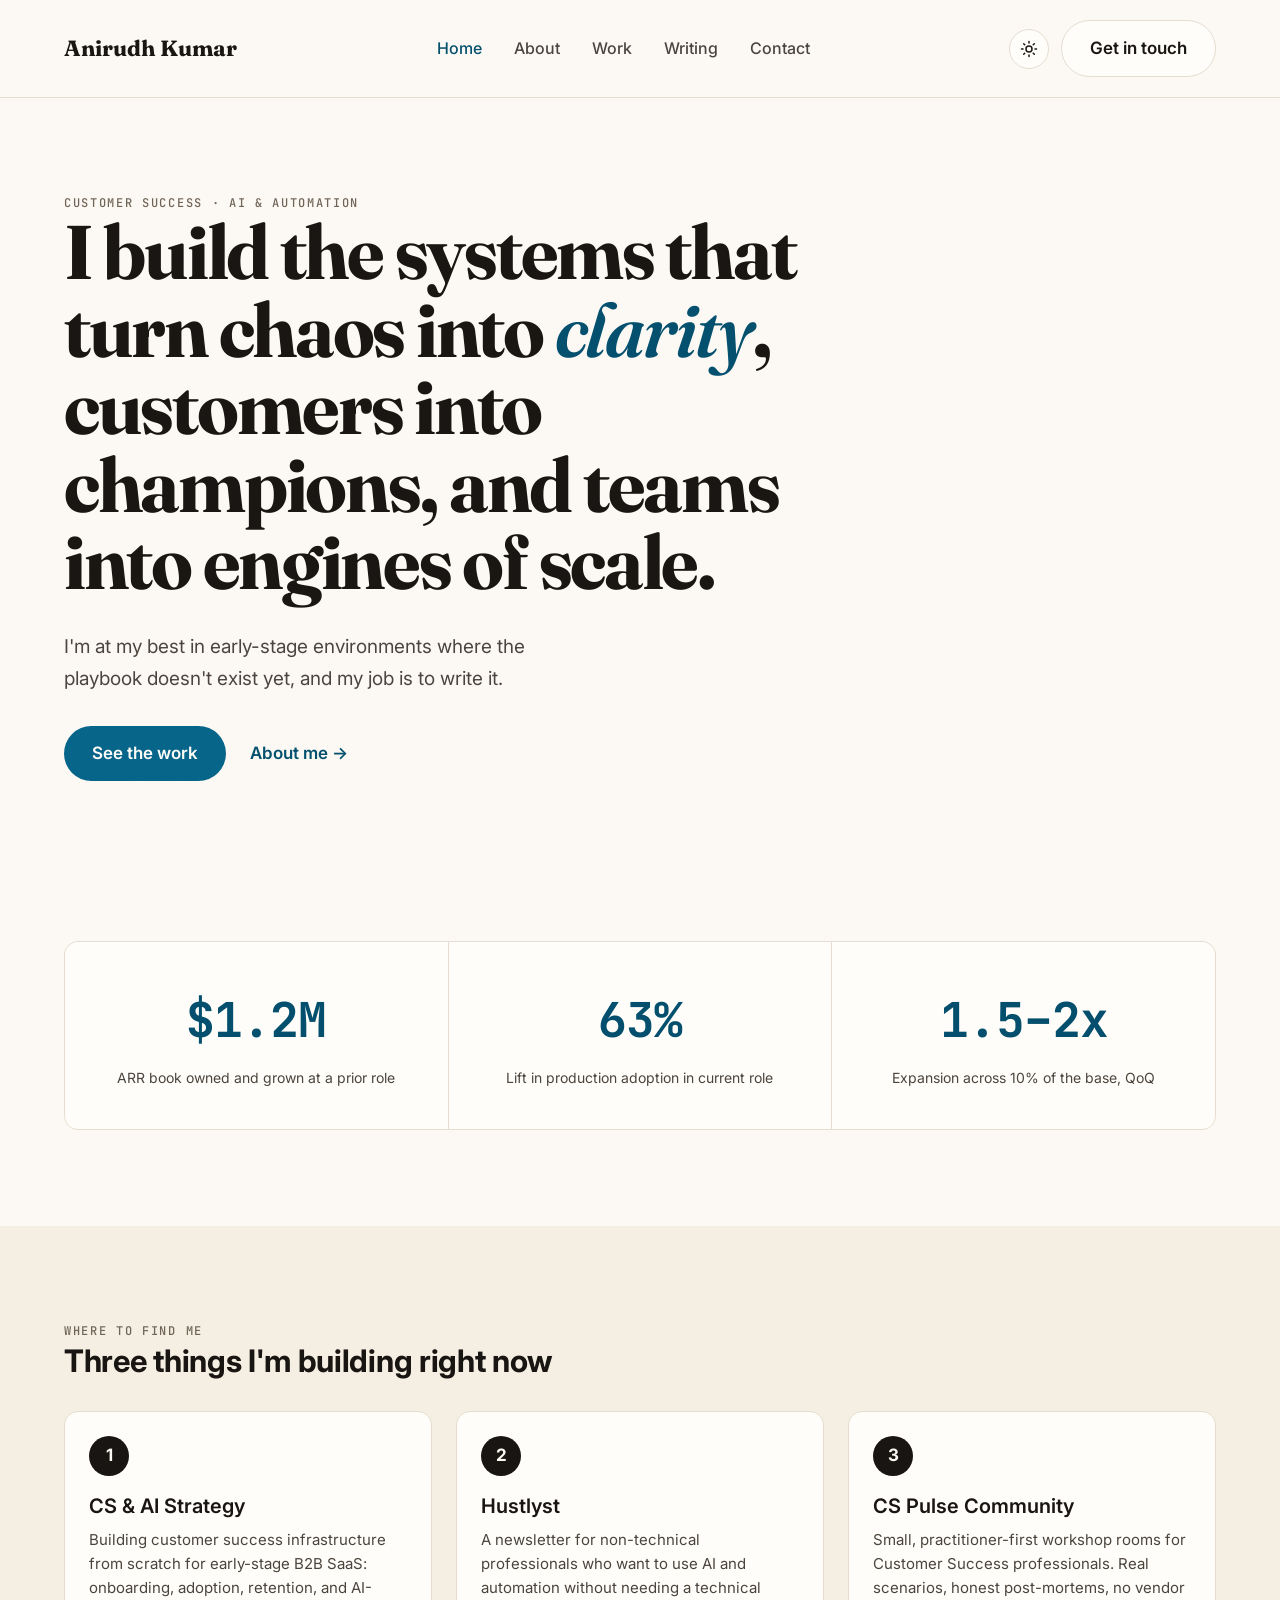
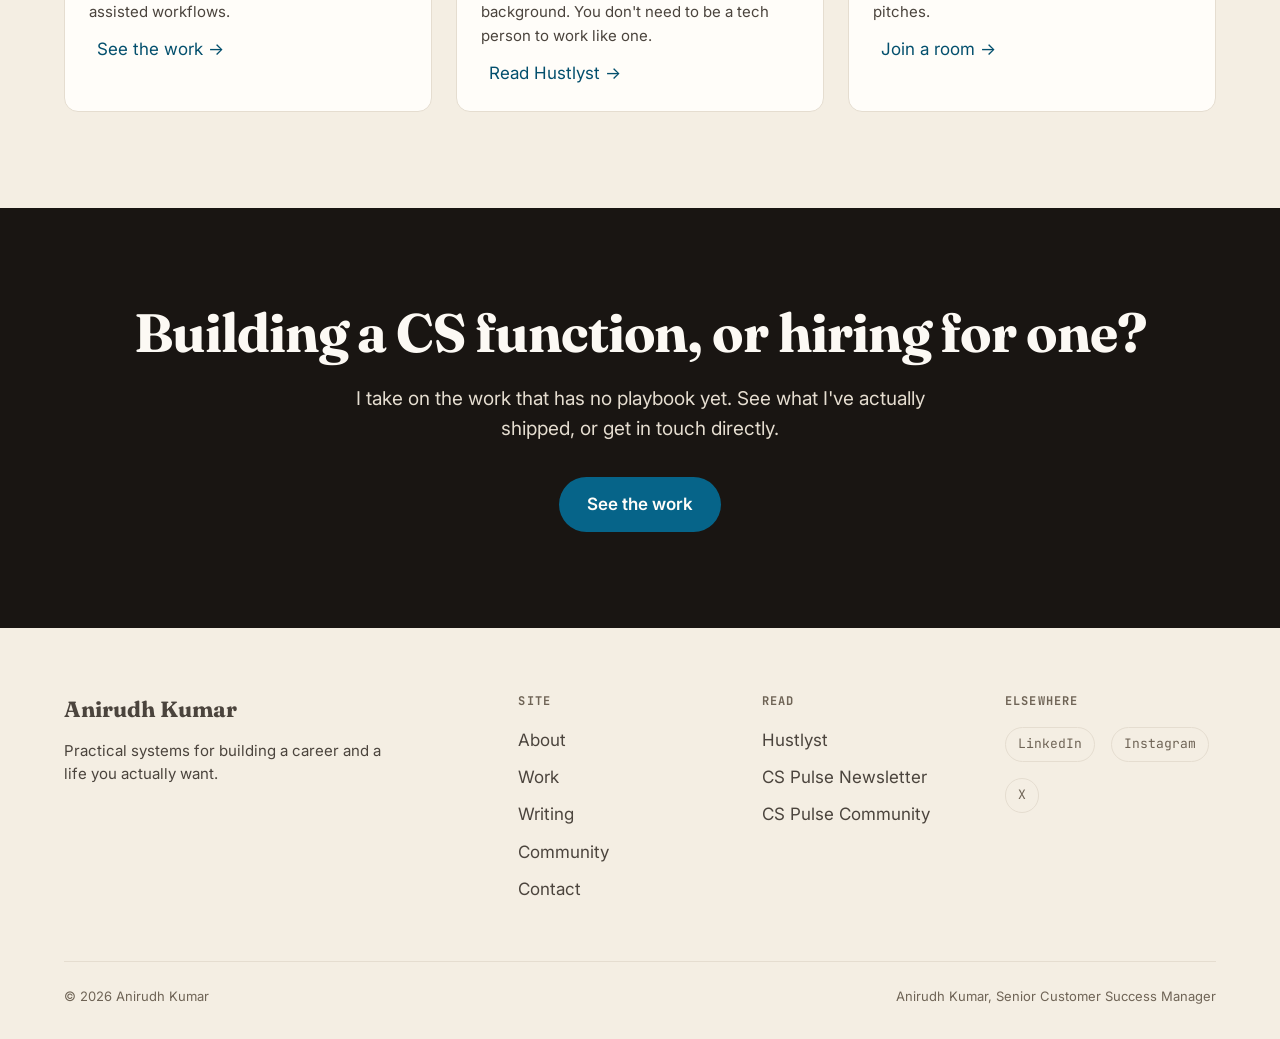
==== commit e3d63257: "Redesign: content depth, motion, texture Bigger type scale (display-xl 61->76px), grain texture over" ====
--- a/index.html
+++ b/index.html
@@ -67,7 +67,26 @@
   </div>
 </section>
 
-<section class="section linen">
+<section class="section paper" data-reveal>
+  <div class="container">
+    <div class="stat-strip">
+      <div class="stat-strip-item">
+        <span class="num">$1.2M</span>
+        <div class="label">ARR book owned and grown at a prior role</div>
+      </div>
+      <div class="stat-strip-item">
+        <span class="num">63%</span>
+        <div class="label">Lift in production adoption in current role</div>
+      </div>
+      <div class="stat-strip-item">
+        <span class="num">1.5&ndash;2x</span>
+        <div class="label">Expansion across 10% of the base, QoQ</div>
+      </div>
+    </div>
+  </div>
+</section>
+
+<section class="section linen" data-reveal>
   <div class="container">
     <div class="eyebrow">Where to find me</div>
     <h2>Three things I'm building right now</h2>
@@ -94,7 +113,7 @@
   </div>
 </section>
 
-<section class="cta-band">
+<section class="cta-band" data-reveal>
   <div class="container">
     <h2 class="display">Building a CS function, or hiring for one?</h2>
     <p>I take on the work that has no playbook yet. See what I've actually shipped, or get in touch directly.</p>
--- a/css/style.css
+++ b/css/style.css
@@ -36,13 +36,13 @@
 h3{font-size:25px; line-height:1.3; font-weight:600; font-family:var(--font-body);}
 h4{font-size:20px; line-height:1.4; font-weight:600; margin:0 0 .5em; font-family:var(--font-body);}
 p{margin:0 0 1em;}
-.display-xl{font-family:var(--font-display); font-weight:700; font-size:61px; line-height:1.05; letter-spacing:-0.02em; margin:0 0 .4em;}
-.display{font-family:var(--font-display); font-weight:700; font-size:49px; line-height:1.1; letter-spacing:-0.02em; margin:0 0 .4em;}
+.display-xl{font-family:var(--font-display); font-weight:700; font-size:76px; line-height:1.02; letter-spacing:-0.03em; margin:0 0 .4em;}
+.display{font-family:var(--font-display); font-weight:700; font-size:54px; line-height:1.08; letter-spacing:-0.02em; margin:0 0 .4em;}
 .body-l{font-size:19px; line-height:1.65;}
 .small{font-size:15px; line-height:1.55; color:var(--graphite);}
 .micro{font-size:13px; line-height:1.45; color:var(--slate);}
 .eyebrow{font-family:var(--font-mono); font-size:12px; letter-spacing:.14em; text-transform:uppercase; color:var(--slate); font-weight:500;}
-@media (max-width:640px){ .display-xl{font-size:38px;} .display{font-size:32px;} h1{font-size:28px;} h2{font-size:24px;} }
+@media (max-width:640px){ .display-xl{font-size:42px;} .display{font-size:34px;} h1{font-size:28px;} h2{font-size:24px;} }
 
 .accent-italic{font-family:var(--font-display); font-style:italic; color:var(--cove-deep); font-weight:600;}
 .highlight{background:linear-gradient(180deg, transparent 55%, var(--apricot) 55%); padding:0 3px; box-decoration-break:clone;}
@@ -106,6 +106,9 @@
 /* Card grid */
 .card-grid{display:grid; grid-template-columns:repeat(3,1fr); gap:24px;}
 @media (max-width:900px){ .card-grid{grid-template-columns:1fr;} }
+.card-grid-4{grid-template-columns:repeat(4,1fr);}
+@media (max-width:980px){ .card-grid-4{grid-template-columns:repeat(2,1fr);} }
+@media (max-width:600px){ .card-grid-4{grid-template-columns:1fr;} }
 .card{background:var(--bone); border:1px solid var(--rule); border-radius:var(--radius-lg); padding:24px; transition:transform 200ms ease-out, box-shadow 200ms ease-out;}
 .card:hover{transform:translateY(-2px); box-shadow:var(--shadow-md);}
 .card .num{display:inline-flex; align-items:center; justify-content:center; width:40px; height:40px; border-radius:var(--radius-full); background:var(--ink); color:var(--paper); font-family:var(--font-body); font-weight:700; margin-bottom:16px;}
@@ -171,3 +174,36 @@
 .form-row{margin-bottom:20px;}
 
 .divider{border:none; border-top:1px solid var(--rule); width:60%; margin:64px auto;}
+
+/* Grain texture - tactile depth over flat colour fields */
+body::before{content:""; position:fixed; inset:0; pointer-events:none; z-index:9999; opacity:.035; mix-blend-mode:overlay;
+  background-image:url("data:image/svg+xml,%3Csvg xmlns='http://www.w3.org/2000/svg' width='120' height='120'%3E%3Cfilter id='n'%3E%3CfeTurbulence type='fractalNoise' baseFrequency='0.9' numOctaves='2' stitchTiles='stitch'/%3E%3C/filter%3E%3Crect width='100%25' height='100%25' filter='url(%23n)'/%3E%3C/svg%3E");}
+:root[data-theme="dark"] body::before{opacity:.05;}
+
+/* Scroll reveal - native IntersectionObserver, no library */
+.js [data-reveal]{opacity:0; transform:translateY(24px); transition:opacity 600ms ease-out, transform 600ms ease-out;}
+[data-reveal].is-visible{opacity:1; transform:translateY(0);}
+@media (prefers-reduced-motion: reduce){ [data-reveal]{opacity:1; transform:none; transition:none;} }
+
+/* Stat strip - big numbers, immediate proof over decoration */
+.stat-strip{display:grid; grid-template-columns:repeat(3,1fr); gap:1px; background:var(--rule); border:1px solid var(--rule); border-radius:var(--radius-lg); overflow:hidden;}
+@media (max-width:760px){ .stat-strip{grid-template-columns:1fr;} }
+.stat-strip-item{background:var(--bone); padding:40px 32px; text-align:center; transition:background-color 200ms ease-out;}
+.stat-strip-item:hover{background:var(--linen);}
+.stat-strip-item .num{font-family:var(--font-mono); font-size:48px; font-weight:700; color:var(--cove-deep); letter-spacing:-0.02em; display:block;}
+.stat-strip-item .label{font-size:14px; color:var(--graphite); margin-top:8px;}
+
+/* Methodology steps */
+.step-list{counter-reset:step; display:grid; gap:0;}
+.step{display:grid; grid-template-columns:64px 1fr; gap:24px; padding:32px 0; border-top:1px solid var(--rule);}
+.step:last-child{border-bottom:1px solid var(--rule);}
+.step::before{counter-increment:step; content:counter(step, decimal-leading-zero); font-family:var(--font-mono); font-size:20px; color:var(--slate); font-weight:500;}
+.step h4{margin-bottom:6px;}
+.step p{color:var(--graphite); font-size:15px; margin:0; max-width:560px;}
+
+/* Principle cards - richer hover than base .card */
+.principle{padding:28px 24px; background:var(--bone); border:1px solid var(--rule); border-radius:var(--radius-lg); transition:transform 220ms ease-out, box-shadow 220ms ease-out, border-color 220ms ease-out;}
+.principle:hover{transform:translateY(-4px); box-shadow:var(--shadow-lg); border-color:var(--cove);}
+.principle .glyph{font-family:var(--font-display); font-style:italic; font-size:32px; color:var(--cove-deep); margin-bottom:12px;}
+.principle h4{margin-bottom:8px;}
+.principle p{color:var(--graphite); font-size:15px; margin:0;}
